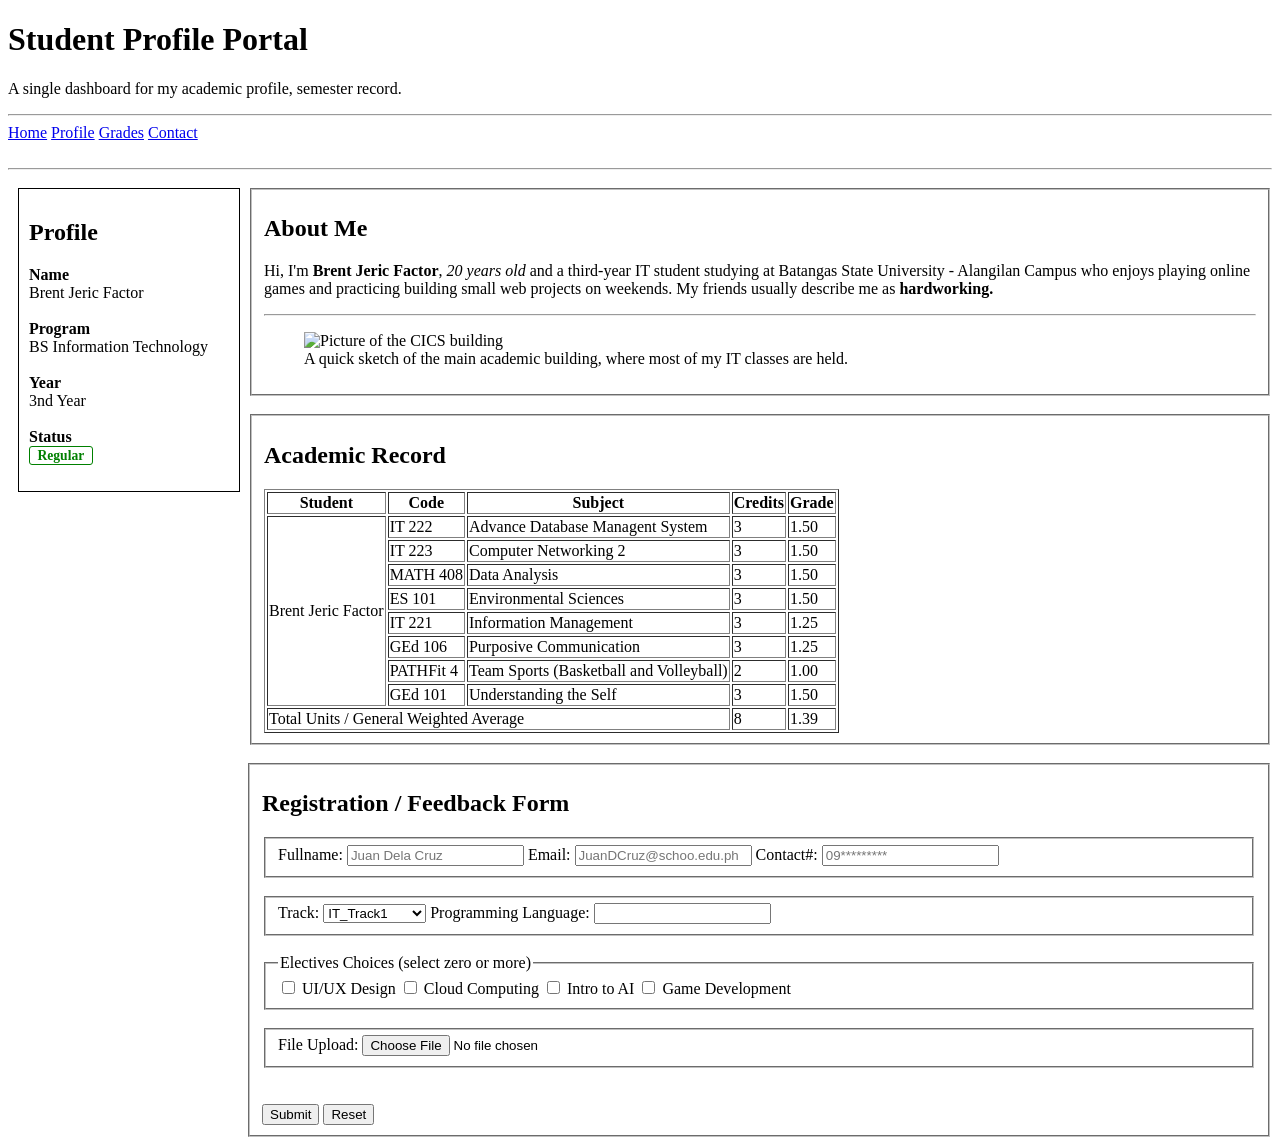
==== practice activities/student_profile_portal.html @ 84ebf4d2 "Add Laboratory Activities, Hands-On Practice, practice activities, index.htmland style.css" ====
<!DOCTYPE html>
<html lang="en">
<head>
    <meta charset="UTF-8">
    <meta name="viewport" content="width=device-width, initial-scale=1.0">
    <title>Document</title>
    <style>

        aside{
            width: 200px;
            border: 1px solid black;
            padding: 10px;
            margin: 10px;
            float: left;
        }

        .tag{
            display:inline-block;
            border:1px solid green;
            color: green;
             padding:.05em .55em;
            border-radius:3px;
            font-size:.85em;
            font-weight:600;
        }

        #contactfield{
            margin-left: 240px;
        }

        #profilefield{
            margin-top: 18px;
        }
        
    </style>
    
  
</head>
<body>
    <header>
        <h1>Student Profile Portal</h1>
        <p>A single dashboard for my academic profile, semester record.</p>
    </header>
<hr>
    <div class="layout">
    <nav class="Main navigation">
        
        <a href="#home">Home</a>
        <a href="#profile">Profile</a>
        <a href="#grades">Grades</a>
        <a href="#contact">Contact</a>
          
    </nav>

    <br><hr>

    <aside id="home">
        <h2>Profile</h2>
        <dl>
            <dt><b>Name</b></dt>
            <dt>Brent Jeric Factor</dt>
            <br>
            <dt><b>Program</b></dt>
            <dt>BS Information Technology</dt>
            <br>
            <dt><b>Year</b></dt>
            <dt>3nd Year</dt>
            <br>
            <dt><b>Status</b></dt>
            <dt><span class="tag">Regular</span></dt>
        </dl>
    </aside>

    <main>
        <fieldset id="profilefield">
             <section id="profile">
            <h2>About Me</h2>
            <p>Hi, I'm <b>Brent Jeric Factor</b>, <i>20 years old</i> and a third-year IT student studying at Batangas State University - Alangilan Campus
            who enjoys playing online games and practicing building small web projects on weekends. My friends usually describe me as <strong>hardworking.</strong> </p>
            <hr>
            
            <figure>
                <img src="img.jpg" alt="Picture of the CICS building">
                <figcaption>A quick sketch of the main academic building, where most of my IT classes are held.</figcaption>
            </figure>
            </section>
        </fieldset>

        <br>

        <fieldset>
        <section id="grades">
            <h2>Academic Record</h2>
            <table border="1">
            <tr>
                <th>Student</th>
                <th>Code</th>
                <th>Subject</th>
                <th>Credits</th>
                <th>Grade</th>
            </tr>
            <tr>
                <td rowspan="8">Brent Jeric Factor</td>
                <td>IT 222</td>
                <td>Advance Database Managent System</td>
                <td>3</td>
                <td>1.50</td>
            </tr>
            <tr>
                <td>IT 223</td>
                <td>Computer Networking 2</td>
                <td>3</td>
                <td>1.50</td>
            </tr>
            <tr>
                <td>MATH 408</td>
                <td>Data Analysis</td>
                <td>3</td>
                <td>1.50</td>
            </tr>
            <tr>
                <td>ES 101</td>
                <td>Environmental Sciences</td>
                <td>3</td>
                <td>1.50</td>
            </tr>
            <tr>
                <td>IT 221</td>
                <td>Information Management</td>
                <td>3</td>
                <td>1.25</td>
            </tr>
            <tr>
                <td>GEd 106</td>
                <td>Purposive Communication</td>
                <td>3</td>
                <td>1.25</td>
            </tr>
            <tr>
                <td>PATHFit 4</td>
                <td>Team Sports (Basketball and Volleyball)</td>
                <td>2</td>
                <td>1.00</td>
            </tr>
            <tr>
                <td>GEd 101</td>
                <td>Understanding the Self</td>
                <td>3</td>
                <td>1.50</td>
            </tr>
            <tr>
                <td colspan="3">Total Units / General Weighted Average</td>
                <td>8</td>
                <td>1.39</td>
            </tr>
            </table>
        </fieldset>
        </section>
       
        <br>

        <fieldset id="contactfield">
        <section id="contact">
            <form>
                <h2>Registration / Feedback Form</h2>
                <fieldset>
                <label for="fullname">Fullname: </label>
                <input type="text" name="fullname" id="fullname" placeholder="Juan Dela Cruz">
                <label for="email">Email: </label>
                <input type="email" name="email" id="email" placeholder="JuanDCruz@schoo.edu.ph">
                 <label for="contactnum">Contact#: </label>
                <input type="contactnum" name="contactnum" id="contactnum" placeholder="09*********">
                </fieldset>
            </form>

            <br>

            <form>
                <fieldset>
                    <label for="track">Track:</label>
                    <select name="track" id="track">
                        <optgroup label="Information Technology">
                            <option value="ITtrack1">IT_Track1</option>
                            <option value="ITtrack2">IT_Track1</option>
                        </optgroup>
                        <optgroup label="Computer Science">
                            <option value="CStrack1">CS_Track1</option>
                            <option value="CStrack2">CS_Track1</option>
                        </optgroup>
                    </select>
                    <label for="proglanguage">Programming Language:</label>
                    <input list="language-opts" id="proglanguage" name="proglanguage">
                    <datalist id="language-opts">
                        <option>C++</option>
                        <option>Python</option>
                        <option>Java</option>
                        <option>JavaScript</option>
                        <option>PHP</option>
                    </datalist>
                </fieldset>
                
                <br>

                <fieldset>
                    <legend for="electives">Electives Choices (select zero or more)</legend>
                    <input type="checkbox" id="choice1" name="choice1" value="ux/uidesign">
                    <label for="choice1">UI/UX Design</label>
                    <input type="checkbox" id="choice2" name="choice2" value="cloudcomputing">
                    <label for="choice2">Cloud Computing</label>
                    <input type="checkbox" id="choice3" name="choice3" value="introtoai">
                    <label for="choice3">Intro to AI</label>
                    <input type="checkbox" id="choice4" name="choice4" value="gamedev">
                    <label for="choice4">Game Development</label>
                </fieldset>

                <br>

                <fieldset>
                    <label for="file">File Upload: </label>
                    <input type="file" name="file" id="file">
                </fieldset>

                <br>
                <br>

                <button type="submit">Submit</button>
                <button type="reset">Reset</button>
            </form>
        </section>
        </fieldset>
        
    </main>
    </div> 
</body>
</html>
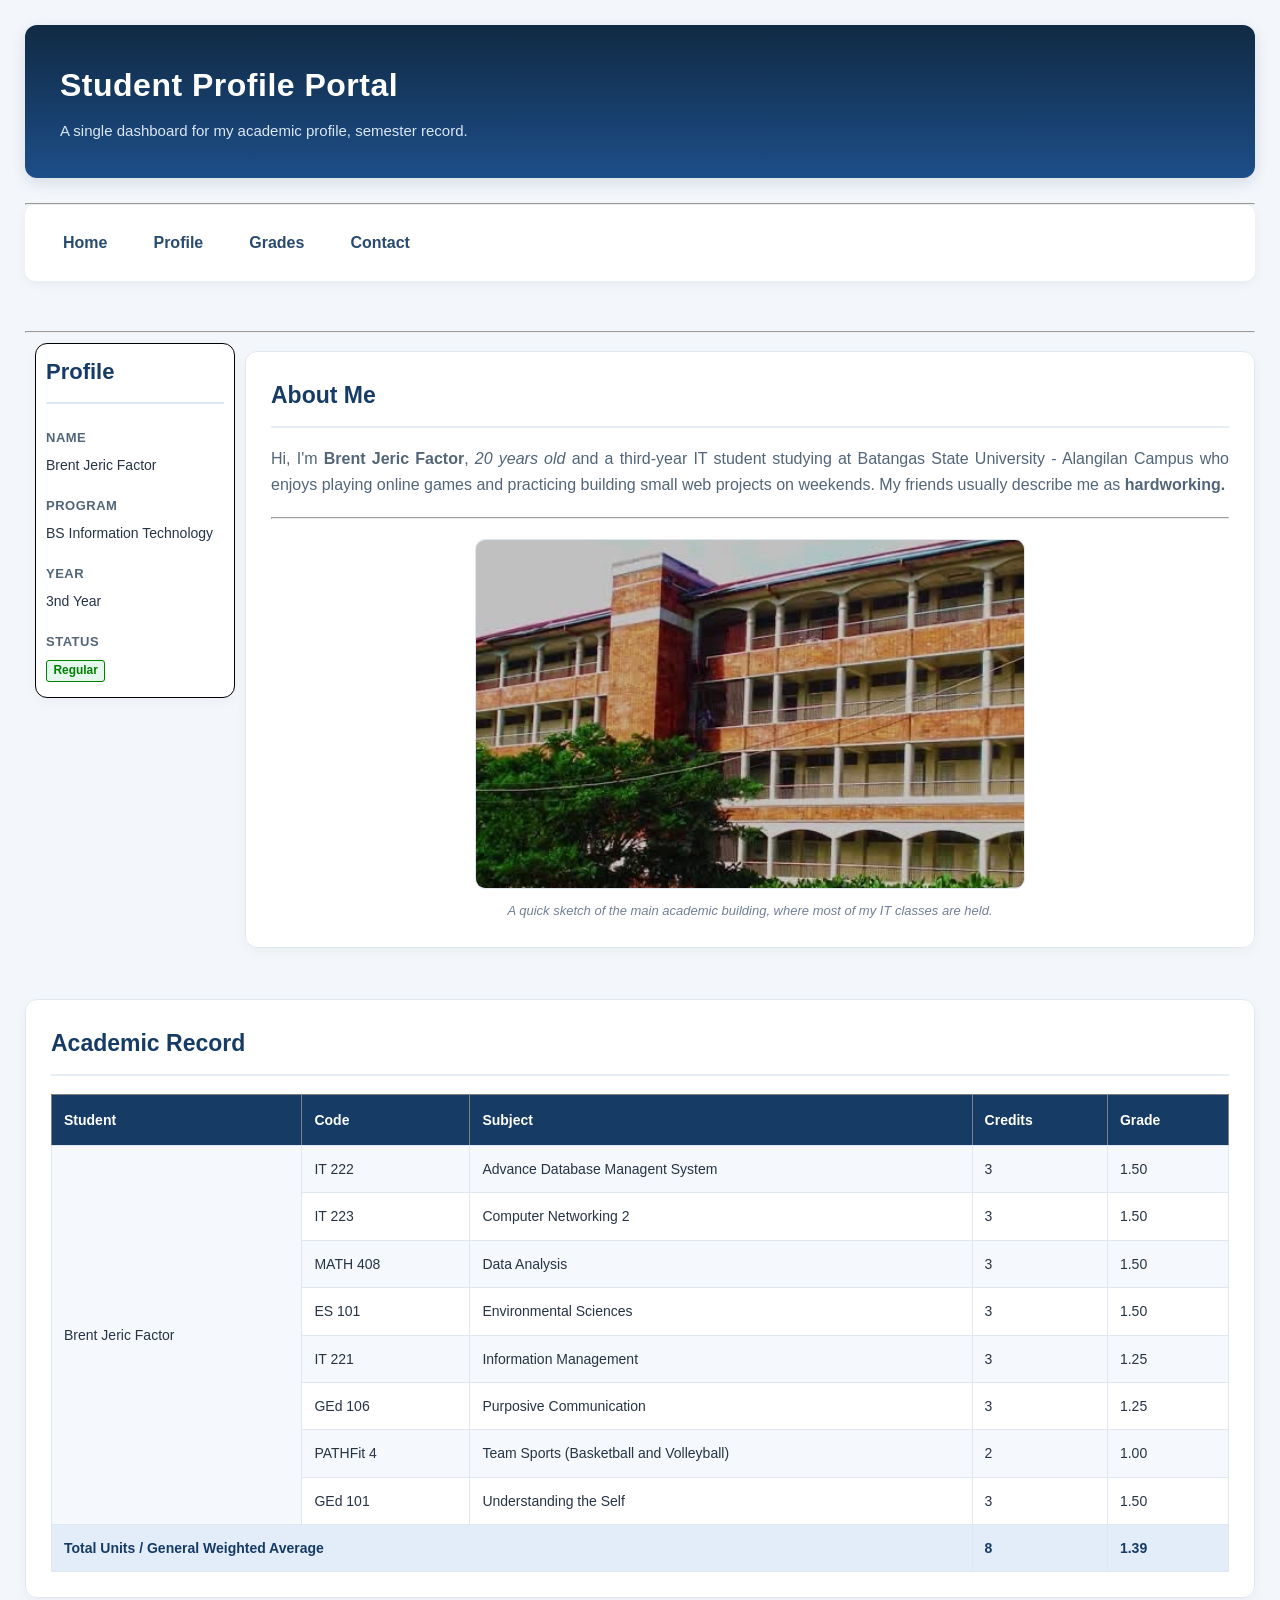
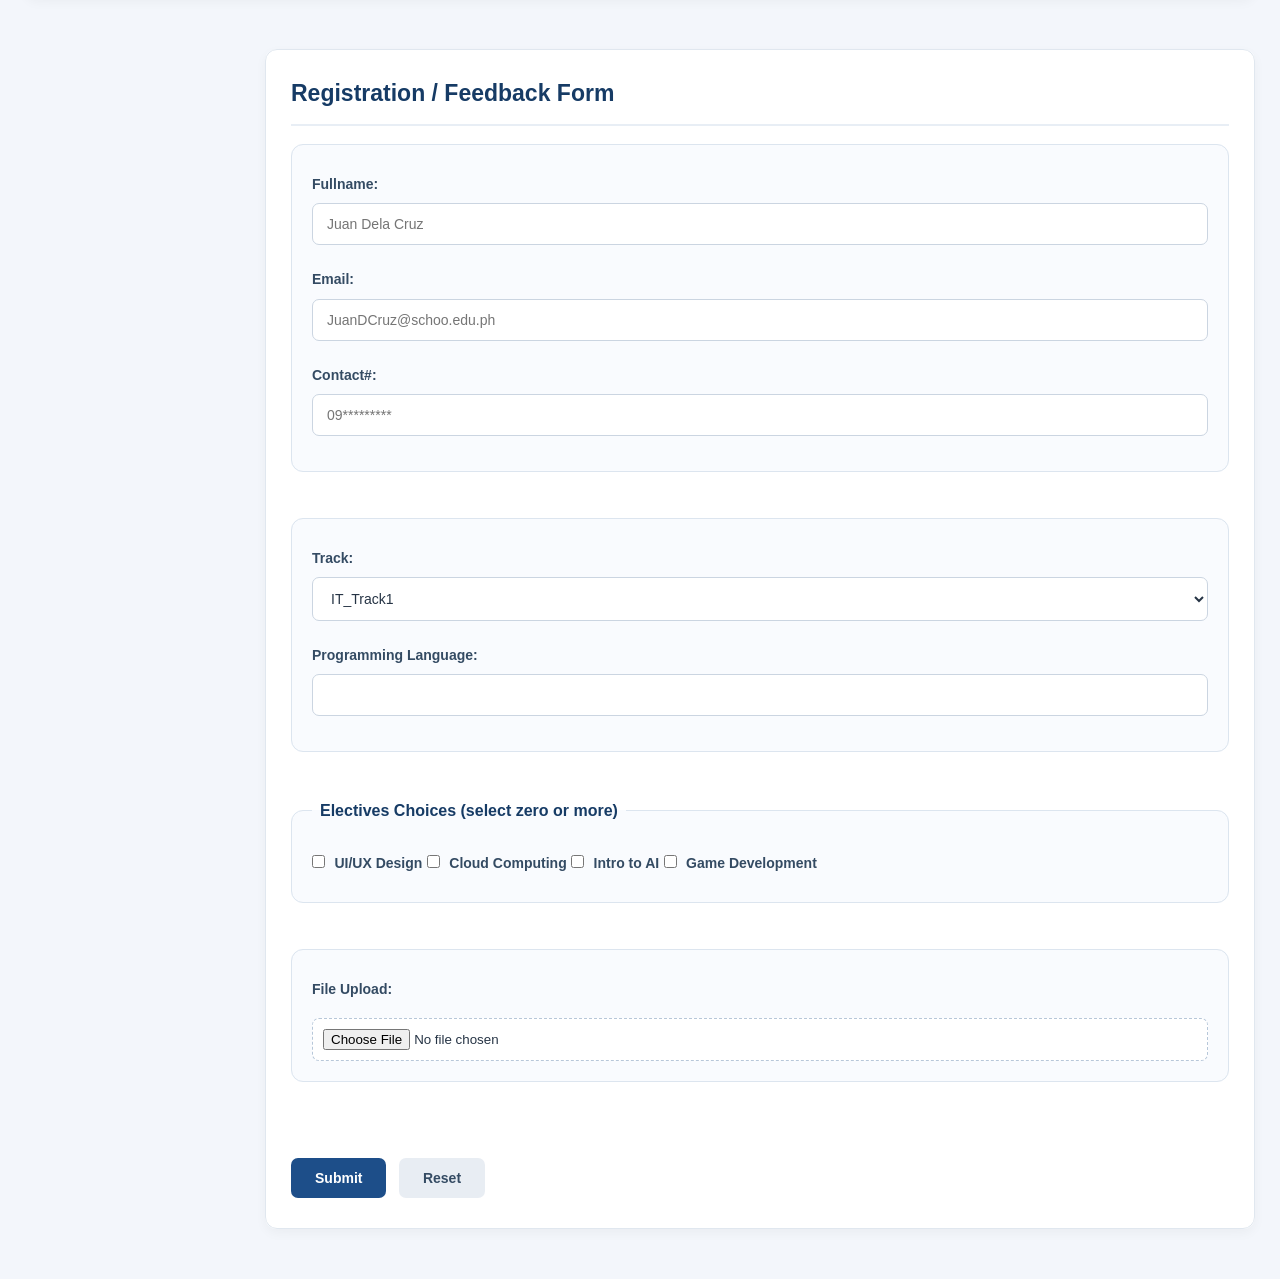
==== commit 0faa2449: "Updated" ====
--- a/practice activities/student_profile_portal.html
+++ b/practice activities/student_profile_portal.html
@@ -4,6 +4,8 @@
     <meta charset="UTF-8">
     <meta name="viewport" content="width=device-width, initial-scale=1.0">
     <title>Document</title>
+    <link rel="stylesheet" href="student_portal.css">
+
     <style>
 
         aside{
@@ -80,7 +82,7 @@
             <hr>
             
             <figure>
-                <img src="img.jpg" alt="Picture of the CICS building">
+                <img src="cics.jpg" alt="Picture of the CICS building">
                 <figcaption>A quick sketch of the main academic building, where most of my IT classes are held.</figcaption>
             </figure>
             </section>
@@ -181,11 +183,11 @@
                     <select name="track" id="track">
                         <optgroup label="Information Technology">
                             <option value="ITtrack1">IT_Track1</option>
-                            <option value="ITtrack2">IT_Track1</option>
+                            <option value="ITtrack2">IT_Track2</option>
                         </optgroup>
                         <optgroup label="Computer Science">
                             <option value="CStrack1">CS_Track1</option>
-                            <option value="CStrack2">CS_Track1</option>
+                            <option value="CStrack2">CS_Track2</option>
                         </optgroup>
                     </select>
                     <label for="proglanguage">Programming Language:</label>
--- a/practice activities/student_portal.css
+++ b/practice activities/student_portal.css
@@ -0,0 +1,378 @@
+/* General Page Design */
+* {
+    margin: 0;
+    padding: 0;
+    box-sizing: border-box;
+}
+
+body {
+    font-family: "Segoe UI", Arial, sans-serif;
+    background-color: #f3f6fb;
+    color: #263445;
+    line-height: 1.6;
+    padding: 25px;
+}
+
+/* Header */
+header {
+    background: linear-gradient(#102a43, #1d4e89);
+    color: white;
+    padding: 35px;
+    border-radius: 12px;
+    margin-bottom: 25px;
+    box-shadow: 0 5px 15px rgba(16, 42, 67, 0.12);
+}
+
+header h1 {
+    font-size: 32px;
+    margin-bottom: 8px;
+    letter-spacing: 0.5px;
+}
+
+header p {
+    color: #d9e7f5;
+    font-size: 15px;
+}
+
+/* Navigation Bar */
+nav.Main {
+    display: flex;
+    flex-wrap: wrap;
+    gap: 10px;
+    background: white;
+    padding: 15px 20px;
+    border-radius: 10px;
+    margin-bottom: 25px;
+    box-shadow: 0 3px 12px rgba(0, 0, 0, 0.05);
+}
+
+nav.Main a {
+    text-decoration: none;
+    color: #294b70;
+    padding: 10px 18px;
+    border-radius: 6px;
+    font-weight: 600;
+    transition: 0.3s ease;
+}
+
+nav.Main a:hover {
+    background-color: #1d4e89;
+    color: white;
+}
+
+/* Main Layout */
+.layout {
+    width: 100%;
+}
+
+/* Profile Sidebar */
+aside {
+    float: left;
+    width: 260px;
+    background-color: white;
+    padding: 25px;
+    margin: 0 25px 25px 0;
+    border: 1px solid #e0e7ef;
+    border-radius: 12px;
+    box-shadow: 0 4px 12px rgba(0, 0, 0, 0.04);
+}
+
+aside h2 {
+    color: #163b65;
+    font-size: 22px;
+    margin-bottom: 20px;
+    padding-bottom: 12px;
+    border-bottom: 2px solid #dce8f5;
+}
+
+aside dl dt {
+    margin-bottom: 5px;
+}
+
+aside dl dt b {
+    color: #526579;
+    font-size: 13px;
+    text-transform: uppercase;
+    letter-spacing: 0.5px;
+}
+
+aside dl dt + dt {
+    color: #263445;
+    font-size: 14px;
+    overflow-wrap: anywhere;
+}
+
+aside dl br {
+    display: block;
+    content: "";
+    margin-bottom: 15px;
+}
+
+/* Student Status Tag */
+.tag {
+    display: inline-block;
+    background-color: #e5f7ed;
+    color: #167447;
+    border: 1px solid #a8dfbf;
+    padding: 4px 12px;
+    border-radius: 20px;
+    font-size: 12px;
+    font-weight: 700;
+}
+
+/* Main Content */
+main {
+    min-width: 0;
+}
+
+fieldset {
+    min-width: 0;
+    background-color: white;
+    border: 1px solid #e0e7ef;
+    border-radius: 12px;
+    padding: 25px;
+    margin-bottom: 25px;
+    box-shadow: 0 4px 12px rgba(0, 0, 0, 0.04);
+}
+
+section h2 {
+    color: #163b65;
+    font-size: 23px;
+    margin-bottom: 18px;
+    padding-bottom: 12px;
+    border-bottom: 2px solid #e8eef5;
+}
+
+section p {
+    margin-bottom: 20px;
+    color: #526579;
+    text-align: justify;
+}
+
+/* Profile Image */
+figure {
+    margin-top: 20px;
+    text-align: center;
+}
+
+figure img {
+    display: block;
+    width: 100%;
+    max-width: 550px;
+    height: auto;
+    max-height: 350px;
+    object-fit: cover;
+    margin: 0 auto 12px;
+    border-radius: 10px;
+    border: 1px solid #e0e7ef;
+}
+
+figcaption {
+    color: #718096;
+    font-size: 13px;
+    font-style: italic;
+}
+
+/* Academic Table */
+table {
+    width: 100%;
+    border-collapse: collapse;
+    margin-top: 15px;
+    font-size: 14px;
+}
+
+table th {
+    background-color: #163b65;
+    color: white;
+    padding: 14px 12px;
+    text-align: left;
+    font-weight: 600;
+}
+
+table td {
+    padding: 12px;
+    border: 1px solid #e0e7ef;
+}
+
+table th,
+table td {
+    overflow-wrap: anywhere;
+}
+
+table tr:nth-child(even) {
+    background-color: #f5f8fc;
+}
+
+table tr:hover {
+    background-color: #eaf2fb;
+}
+
+table tr:last-child {
+    font-weight: 700;
+    background-color: #e3edf9;
+    color: #163b65;
+}
+
+/* Contact and Registration Form */
+#contactfield {
+    clear: both;
+    margin-left: 0;
+}
+
+#profilefield {
+    margin-top: 0;
+}
+
+form fieldset {
+    background-color: #f9fbfe;
+    border: 1px solid #dce5ef;
+    padding: 20px;
+    margin-bottom: 20px;
+    box-shadow: none;
+}
+
+form label {
+    display: inline-block;
+    color: #344b63;
+    font-size: 14px;
+    font-weight: 600;
+    margin: 8px 0;
+}
+
+input[type="text"],
+input[type="email"],
+input[type="contactnum"],
+input[list],
+select {
+    display: block;
+    width: 100%;
+    padding: 12px 14px;
+    margin-bottom: 15px;
+    border: 1px solid #cbd5e1;
+    border-radius: 7px;
+    background-color: white;
+    color: #263445;
+    font-family: inherit;
+    font-size: 14px;
+    transition: 0.2s ease;
+}
+
+input:focus,
+select:focus {
+    outline: none;
+    border-color: #1d4e89;
+    box-shadow: 0 0 0 3px rgba(29, 78, 137, 0.12);
+}
+
+/* Checkboxes and File Upload */
+input[type="checkbox"] {
+    accent-color: #1d4e89;
+    margin: 10px 5px 10px 0;
+}
+
+input[type="file"] {
+    display: block;
+    width: 100%;
+    margin-top: 10px;
+    padding: 10px;
+    border: 1px dashed #b7c7d9;
+    border-radius: 7px;
+    background-color: white;
+    font-family: inherit;
+}
+
+legend {
+    padding: 0 8px;
+    color: #163b65;
+    font-weight: 700;
+}
+
+/* Buttons */
+button {
+    padding: 12px 24px;
+    border: none;
+    border-radius: 7px;
+    background-color: #1d4e89;
+    color: white;
+    font-size: 14px;
+    font-weight: 600;
+    cursor: pointer;
+    margin: 5px 8px 5px 0;
+    transition: 0.3s ease;
+}
+
+button:hover {
+    background-color: #102a43;
+    transform: translateY(-1px);
+}
+
+button[type="reset"] {
+    background-color: #e8edf3;
+    color: #344b63;
+}
+
+button[type="reset"]:hover {
+    background-color: #d5dee8;
+}
+
+/* Responsive Design */
+@media (max-width: 900px) {
+    aside {
+        float: none;
+        width: 100%;
+        margin: 0 0 25px;
+    }
+
+    table {
+        font-size: 12px;
+    }
+
+    table th,
+    table td {
+        padding: 8px 6px;
+    }
+}
+
+@media (max-width: 600px) {
+    body {
+        padding: 12px;
+    }
+
+    header {
+        padding: 25px 20px;
+    }
+
+    header h1 {
+        font-size: 25px;
+    }
+
+    nav.Main {
+        padding: 10px;
+        gap: 5px;
+    }
+
+    nav.Main a {
+        padding: 9px 12px;
+        font-size: 13px;
+    }
+
+    fieldset {
+        padding: 15px;
+    }
+
+    table {
+        display: block;
+        overflow-x: auto;
+        white-space: normal;
+    }
+
+    table th,
+    table td {
+        min-width: 75px;
+    }
+
+    button {
+        width: 100%;
+        margin-right: 0;
+    }
+}
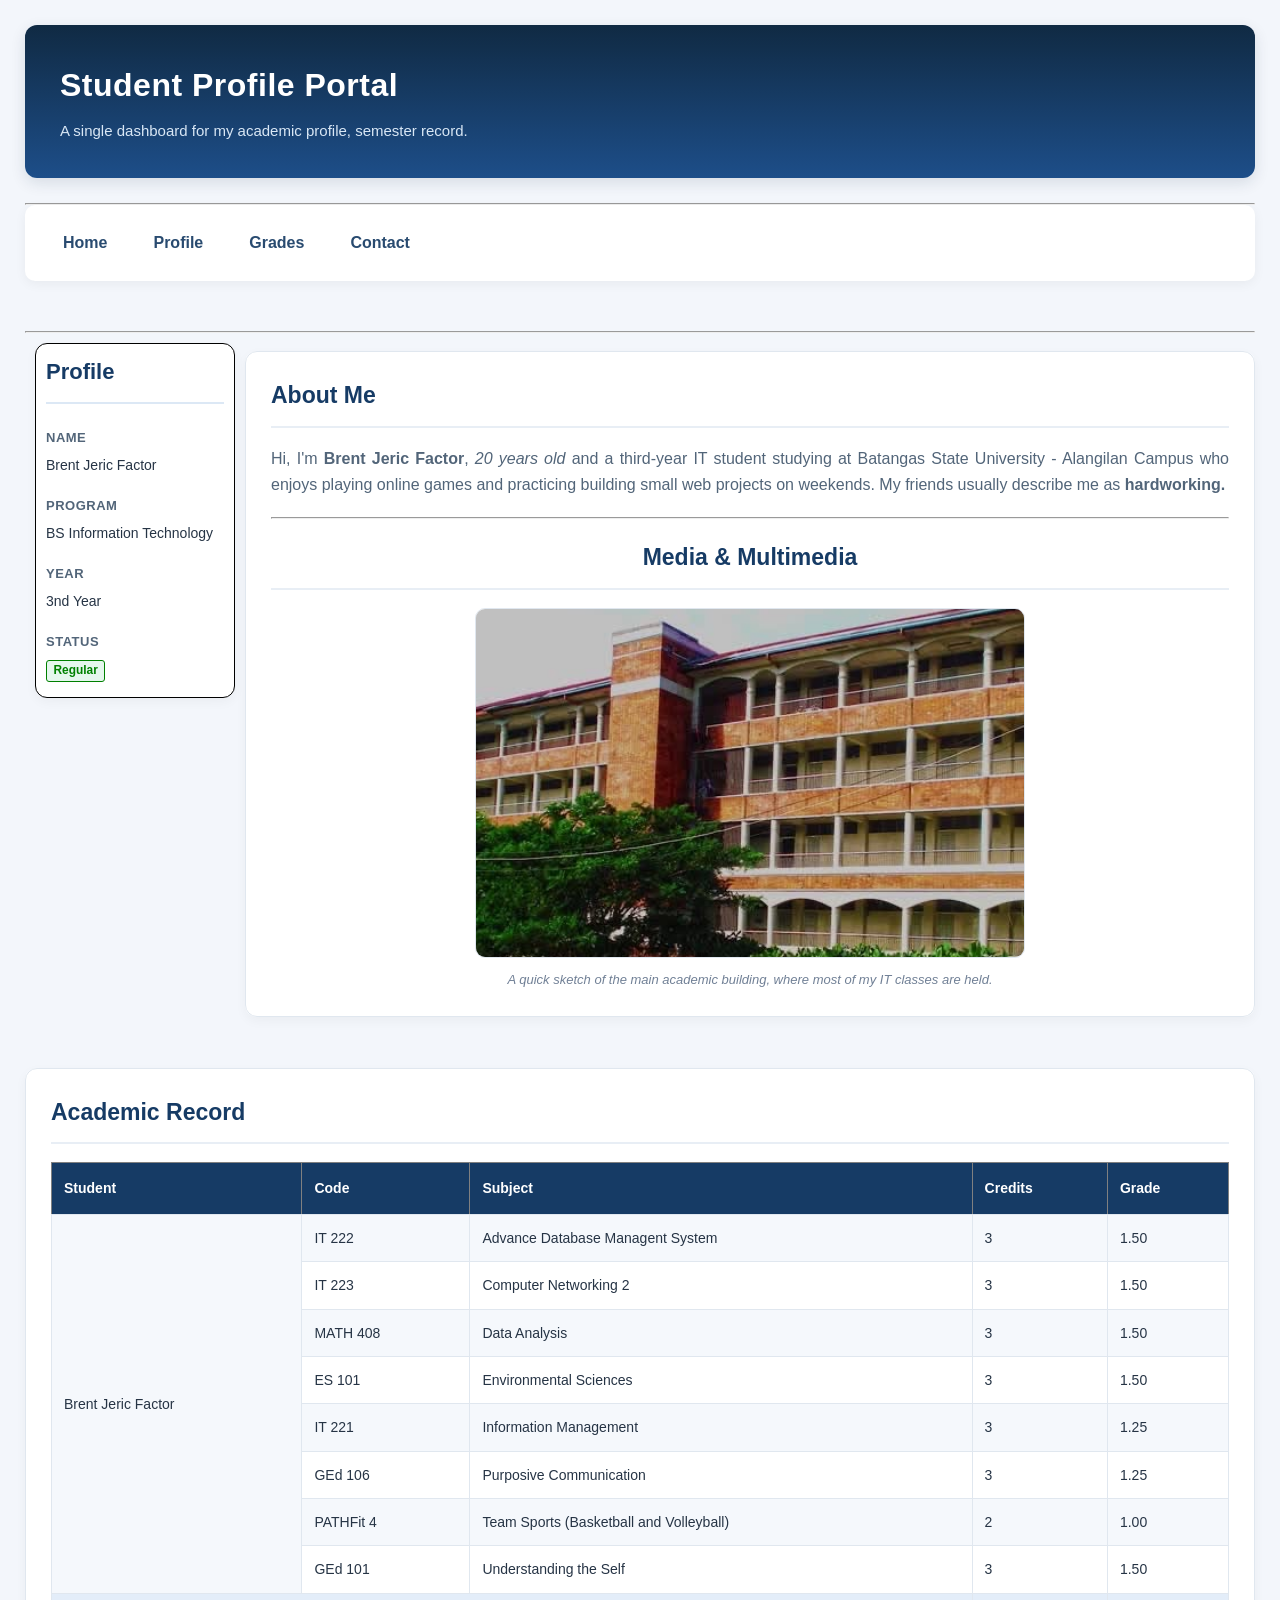
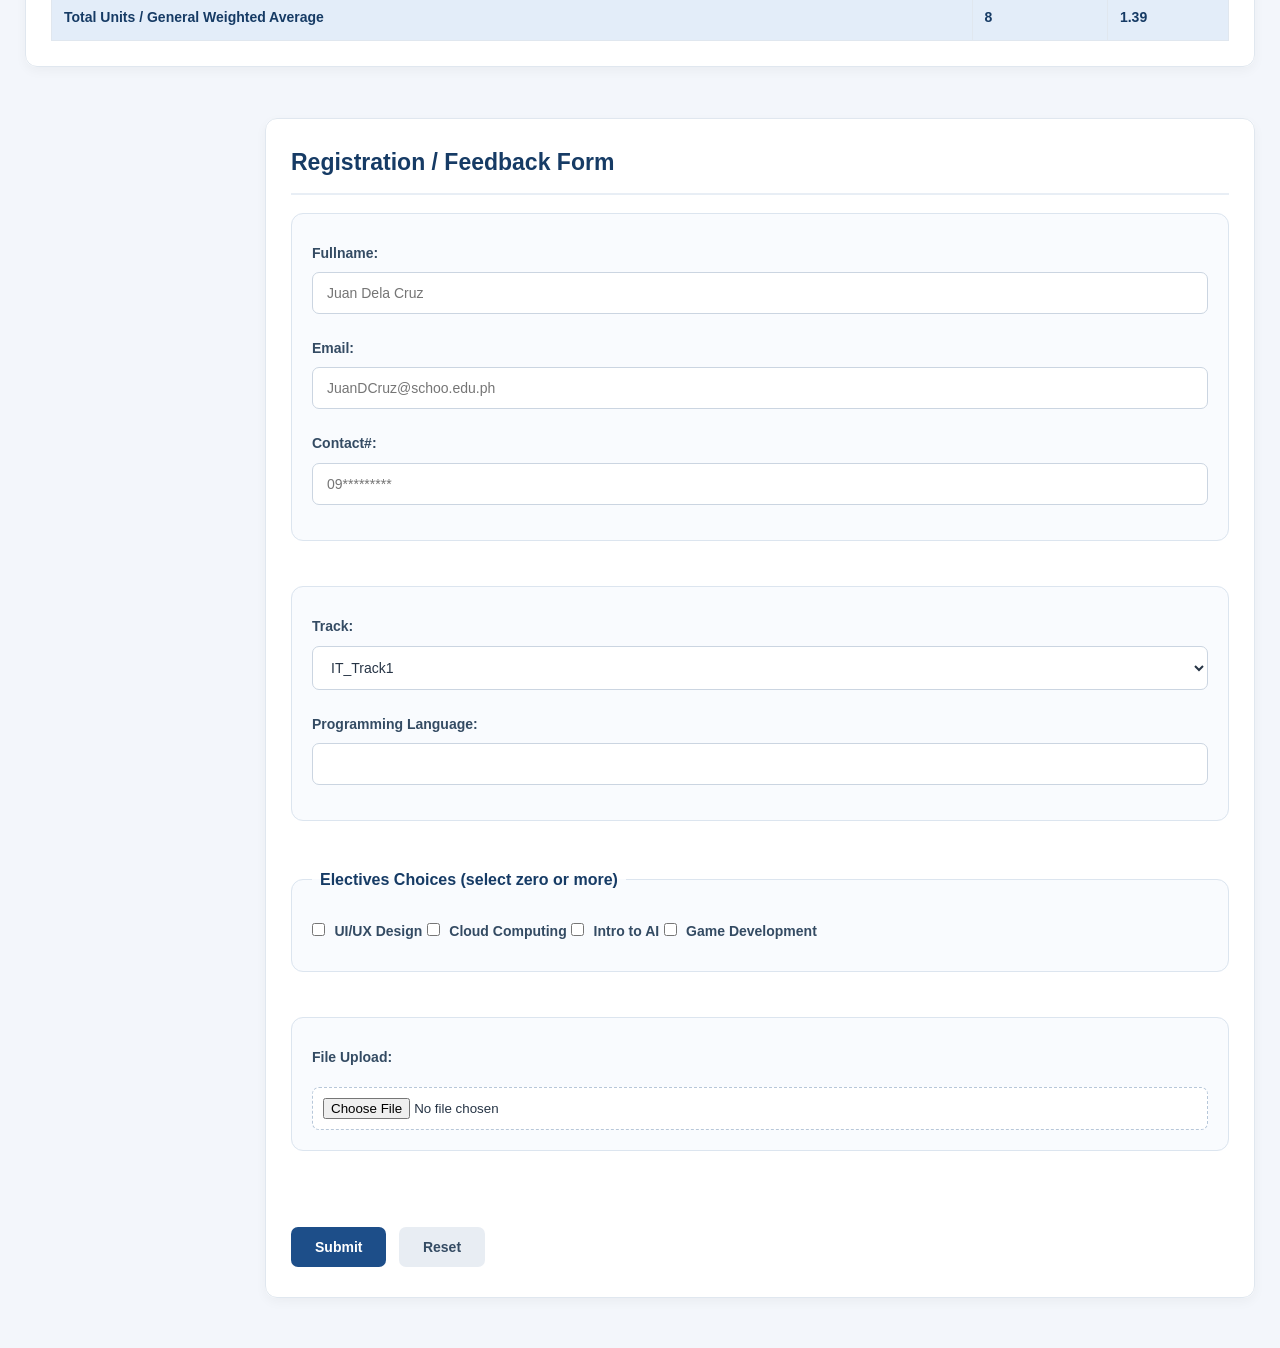
==== commit 22823600: "Updated" ====
--- a/practice activities/student_profile_portal.html
+++ b/practice activities/student_profile_portal.html
@@ -82,6 +82,7 @@
             <hr>
             
             <figure>
+                <h2>Media & Multimedia</h2>
                 <img src="cics.jpg" alt="Picture of the CICS building">
                 <figcaption>A quick sketch of the main academic building, where most of my IT classes are held.</figcaption>
             </figure>
